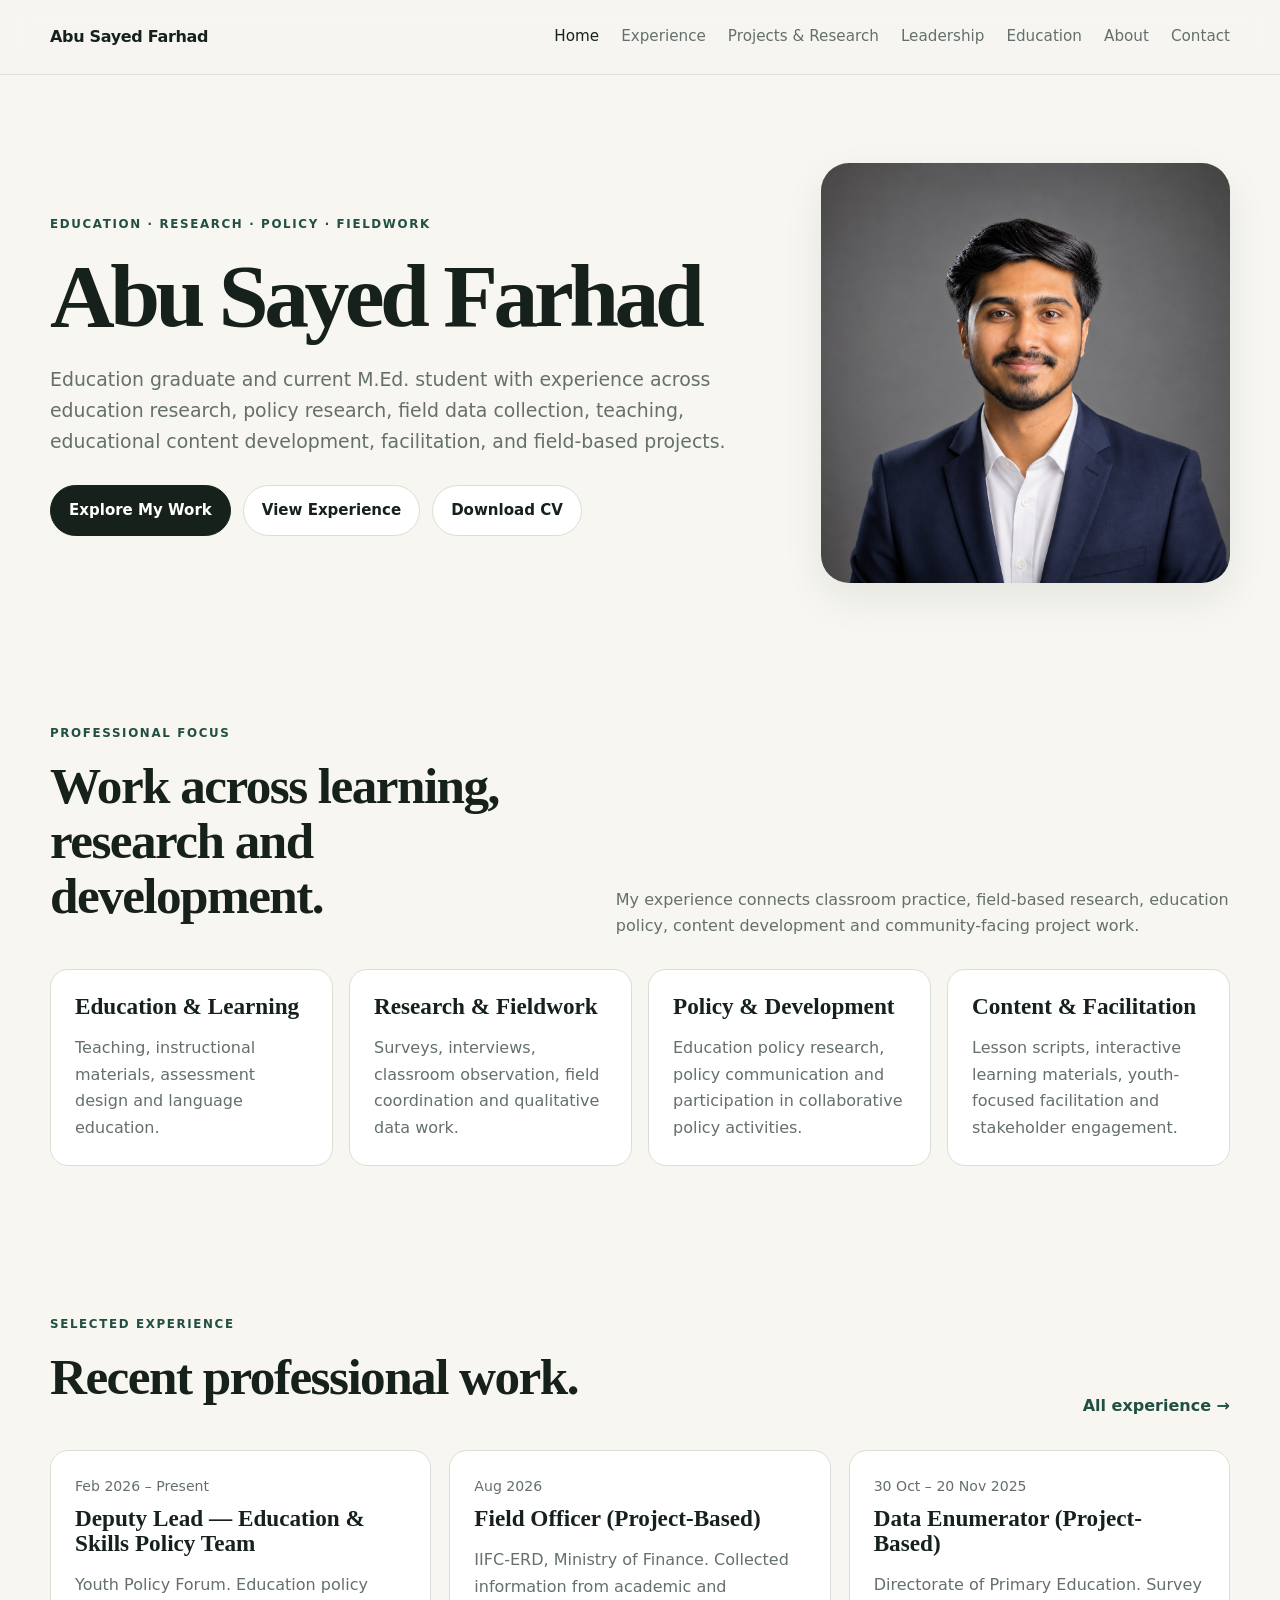
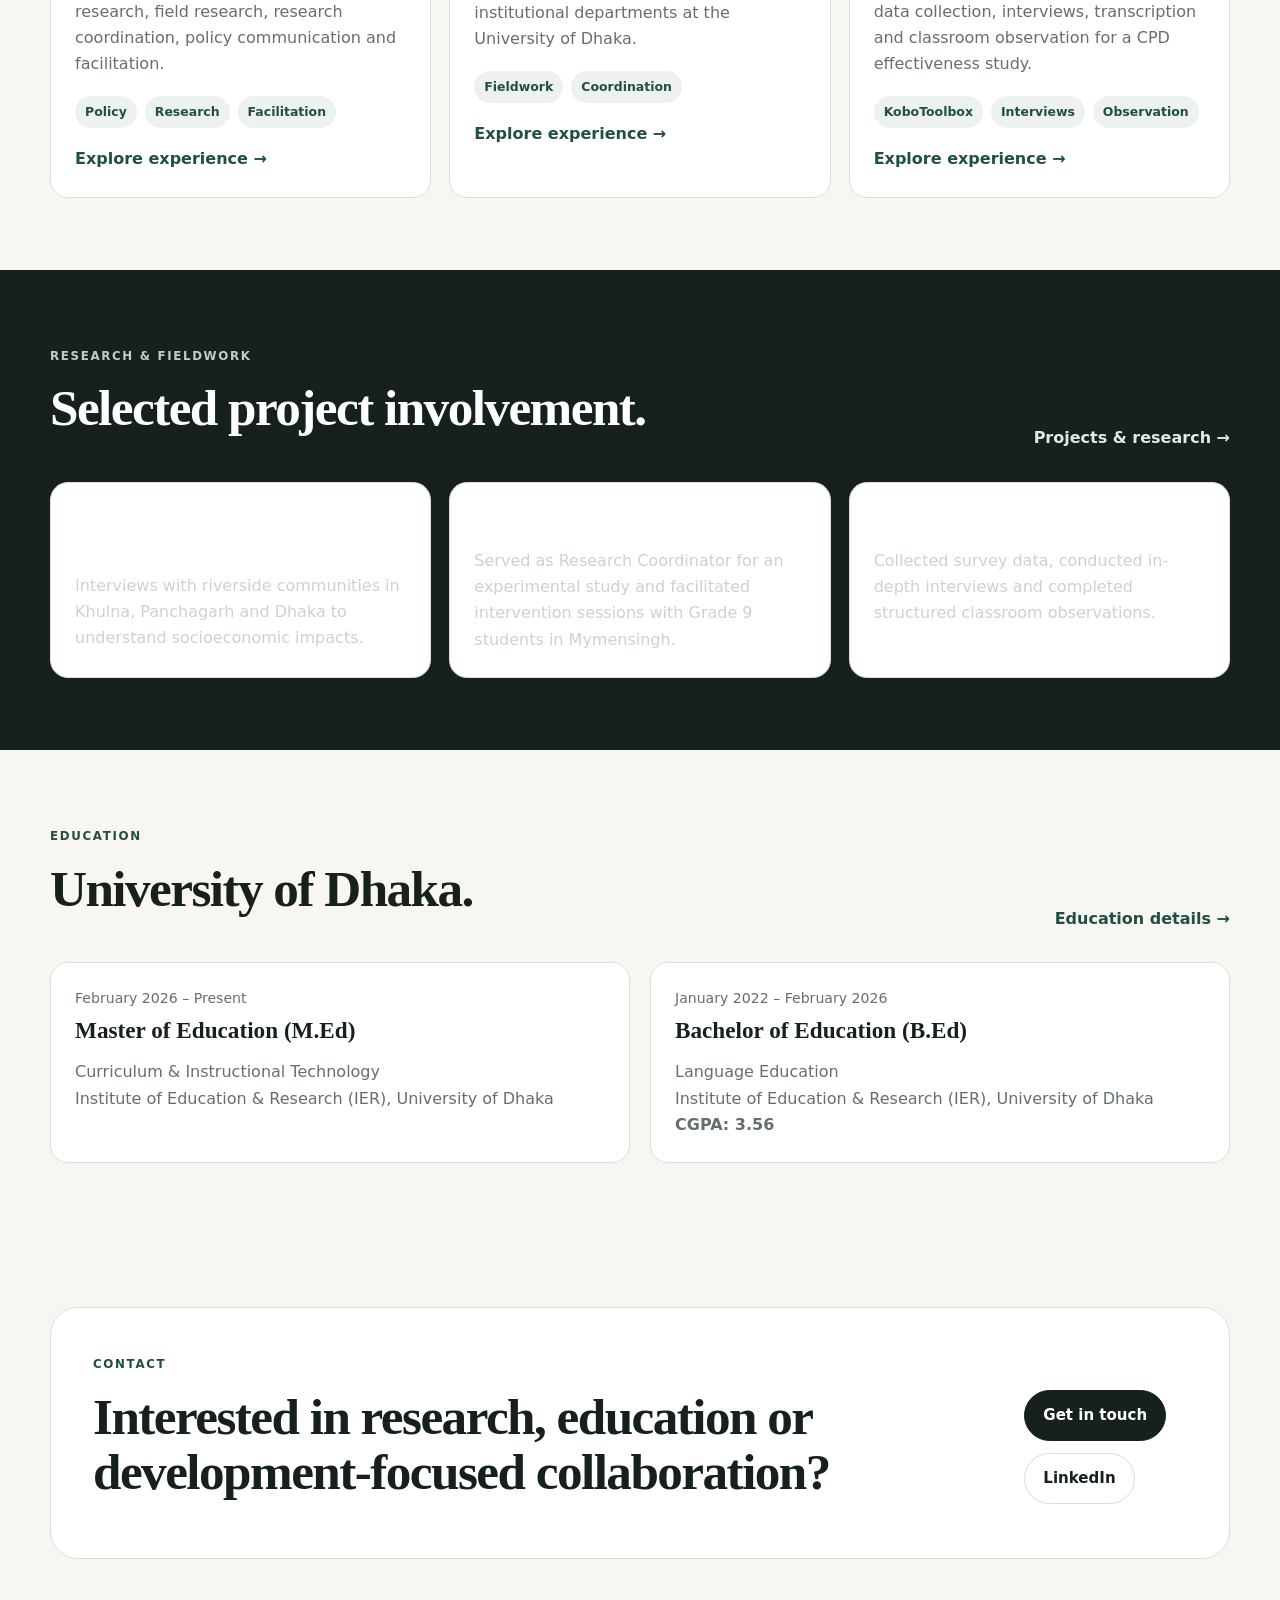
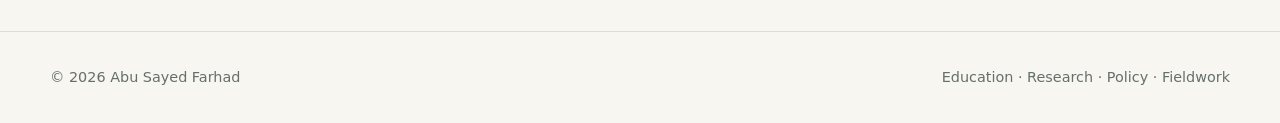
==== index.html @ 8fa34699 "Add files via upload" ====
<!doctype html>
<html lang="en">
<head>
<meta charset="utf-8">
<meta name="viewport" content="width=device-width, initial-scale=1">
<title>Abu Sayed Farhad | Education, Research, Policy & Fieldwork</title>
<meta name="description" content="Portfolio of Abu Sayed Farhad, an education graduate and M.Ed. student with experience in research, policy, fieldwork, teaching and educational content development.">
<meta property="og:title" content="Abu Sayed Farhad | Education, Research, Policy & Fieldwork">
<meta property="og:description" content="Portfolio of Abu Sayed Farhad, an education graduate and M.Ed. student with experience in research, policy, fieldwork, teaching and educational content development.">
<link rel="stylesheet" href="assets/css/style.css">
</head>
<body>

<header class="site-header">
  <div class="container nav-wrap">
    <a class="brand" href="index.html">Abu Sayed Farhad</a>
    <button class="nav-toggle" aria-label="Open navigation" aria-expanded="false">☰</button>
    <nav class="nav-links" aria-label="Primary navigation"><a class="active" href="index.html">Home</a><a class="" href="experience.html">Experience</a><a class="" href="projects.html">Projects & Research</a><a class="" href="leadership.html">Leadership</a><a class="" href="education.html">Education</a><a class="" href="about.html">About</a><a class="" href="contact.html">Contact</a></nav>
  </div>
</header>


<main>
<section class="hero">
  <div class="container hero-grid">
    <div>
      <span class="eyebrow">Education · Research · Policy · Fieldwork</span>
      <h1>Abu Sayed Farhad</h1>
      <p class="lede">Education graduate and current M.Ed. student with experience across education research, policy research, field data collection, teaching, educational content development, facilitation, and field-based projects.</p>
      <div class="actions">
        <a class="btn primary" href="projects.html">Explore My Work</a>
        <a class="btn ghost" href="experience.html">View Experience</a>
        <a class="btn ghost" href="assets/Abu-Sayed-Farhad-CV.pdf">Download CV</a>
      </div>
    </div>
    <div class="profile-frame">
      <!-- PHOTO PLACEHOLDER: replace with assets/images/profile/profile.jpg -->
      <img data-fallback src="assets/images/profile/profile.jpg" alt="Portrait of Abu Sayed Farhad">
      <div class="media-fallback" hidden>Add profile photo at<br><strong>assets/images/profile/profile.jpg</strong></div>
    </div>
  </div>
</section>

<section>
  <div class="container">
    <div class="section-head">
      <div><span class="eyebrow">Professional focus</span><h2>Work across learning, research and development.</h2></div>
      <p>My experience connects classroom practice, field-based research, education policy, content development and community-facing project work.</p>
    </div>
    <div class="grid-4">
      <article class="card"><h3>Education & Learning</h3><p>Teaching, instructional materials, assessment design and language education.</p></article>
      <article class="card"><h3>Research & Fieldwork</h3><p>Surveys, interviews, classroom observation, field coordination and qualitative data work.</p></article>
      <article class="card"><h3>Policy & Development</h3><p>Education policy research, policy communication and participation in collaborative policy activities.</p></article>
      <article class="card"><h3>Content & Facilitation</h3><p>Lesson scripts, interactive learning materials, youth-focused facilitation and stakeholder engagement.</p></article>
    </div>
  </div>
</section>

<section>
  <div class="container">
    <div class="section-head"><div><span class="eyebrow">Selected experience</span><h2>Recent professional work.</h2></div><a class="link-arrow" href="experience.html">All experience →</a></div>
    <div class="grid-3">
      <article class="card"><div class="meta">Feb 2026 – Present</div><h3>Deputy Lead — Education & Skills Policy Team</h3><p>Youth Policy Forum. Education policy research, field research, research coordination, policy communication and facilitation.</p><div class="tags"><span class="tag">Policy</span><span class="tag">Research</span><span class="tag">Facilitation</span></div><a class="link-arrow" href="experiences/youth-policy-forum.html">Explore experience →</a></article>
      <article class="card"><div class="meta">Aug 2026</div><h3>Field Officer (Project-Based)</h3><p>IIFC-ERD, Ministry of Finance. Collected information from academic and institutional departments at the University of Dhaka.</p><div class="tags"><span class="tag">Fieldwork</span><span class="tag">Coordination</span></div><a class="link-arrow" href="experiences/iifc-erd.html">Explore experience →</a></article>
      <article class="card"><div class="meta">30 Oct – 20 Nov 2025</div><h3>Data Enumerator (Project-Based)</h3><p>Directorate of Primary Education. Survey data collection, interviews, transcription and classroom observation for a CPD effectiveness study.</p><div class="tags"><span class="tag">KoboToolbox</span><span class="tag">Interviews</span><span class="tag">Observation</span></div><a class="link-arrow" href="experiences/dpe-cpd-study.html">Explore experience →</a></article>
    </div>
  </div>
</section>

<section class="band">
  <div class="container">
    <div class="section-head"><div><span class="eyebrow" style="color:#b9d0c8">Research & fieldwork</span><h2>Selected project involvement.</h2></div><a class="link-arrow" style="color:#d9ede6" href="projects.html">Projects & research →</a></div>
    <div class="grid-3">
      <article class="card"><h3>River Encroachment Field Research</h3><p>Interviews with riverside communities in Khulna, Panchagarh and Dhaka to understand socioeconomic impacts.</p></article>
      <article class="card"><h3>DEEP Challenge Fund Study</h3><p>Served as Research Coordinator for an experimental study and facilitated intervention sessions with Grade 9 students in Mymensingh.</p></article>
      <article class="card"><h3>CPD Effectiveness Study</h3><p>Collected survey data, conducted in-depth interviews and completed structured classroom observations.</p></article>
    </div>
  </div>
</section>

<section>
  <div class="container">
    <div class="section-head"><div><span class="eyebrow">Education</span><h2>University of Dhaka.</h2></div><a class="link-arrow" href="education.html">Education details →</a></div>
    <div class="grid-2">
      <article class="card"><div class="meta">February 2026 – Present</div><h3>Master of Education (M.Ed)</h3><p>Curriculum & Instructional Technology<br>Institute of Education & Research (IER), University of Dhaka</p></article>
      <article class="card"><div class="meta">January 2022 – February 2026</div><h3>Bachelor of Education (B.Ed)</h3><p>Language Education<br>Institute of Education & Research (IER), University of Dhaka<br><strong>CGPA: 3.56</strong></p></article>
    </div>
  </div>
</section>

<section>
  <div class="container">
    <div class="cta">
      <div><span class="eyebrow">Contact</span><h2>Interested in research, education or development-focused collaboration?</h2></div>
      <div class="actions"><a class="btn primary" href="contact.html">Get in touch</a><a class="btn ghost" href="https://www.linkedin.com/in/abu-sayed-farhad-m715">LinkedIn</a></div>
    </div>
  </div>
</section>
</main>


<footer class="footer">
  <div class="container footer-row">
    <span>© 2026 Abu Sayed Farhad</span>
    <span>Education · Research · Policy · Fieldwork</span>
  </div>
</footer>
<div class="lightbox" aria-hidden="true" role="dialog" aria-label="Image preview">
  <div class="lightbox-inner">
    <button class="lightbox-close" aria-label="Close image preview">×</button>
    <img src="" alt="">
    <div class="lightbox-caption"></div>
  </div>
</div>
<script src="assets/js/main.js"></script>

</body>
</html>
---- assets/css/style.css ----
:root{
  --bg:#f7f6f1;
  --surface:#ffffff;
  --ink:#17211b;
  --muted:#647069;
  --line:#d9ded9;
  --accent:#214f43;
  --accent-2:#8a6a3f;
  --soft:#eef2ef;
  --max:1180px;
  --radius:18px;
  --shadow:0 16px 40px rgba(23,33,27,.08);
}
*{box-sizing:border-box}
html{scroll-behavior:smooth}
body{
  margin:0;
  font-family:Inter, ui-sans-serif, system-ui, -apple-system, BlinkMacSystemFont, "Segoe UI", sans-serif;
  color:var(--ink);
  background:var(--bg);
  line-height:1.65;
}
img{max-width:100%;display:block}
a{color:inherit;text-decoration:none}
a:focus-visible,button:focus-visible{outline:3px solid #8db2a6;outline-offset:3px}
.container{width:min(var(--max),calc(100% - 40px));margin:auto}
.site-header{
  position:sticky;top:0;z-index:30;
  backdrop-filter:blur(14px);
  background:rgba(247,246,241,.9);
  border-bottom:1px solid rgba(217,222,217,.8);
}
.nav-wrap{display:flex;align-items:center;justify-content:space-between;min-height:74px}
.brand{font-weight:800;letter-spacing:-.02em}
.nav-links{display:flex;gap:22px;align-items:center}
.nav-links a{font-size:.95rem;color:var(--muted)}
.nav-links a:hover,.nav-links a.active{color:var(--ink)}
.nav-toggle{display:none;border:0;background:transparent;font-size:1.4rem;cursor:pointer}
.hero{padding:88px 0 64px}
.hero-grid{display:grid;grid-template-columns:1.4fr .8fr;gap:54px;align-items:center}
.eyebrow{display:inline-block;text-transform:uppercase;letter-spacing:.14em;font-size:.74rem;font-weight:800;color:var(--accent);margin-bottom:14px}
h1,h2,h3{font-family:Georgia, "Times New Roman", serif;line-height:1.08;margin:0 0 16px}
h1{font-size:clamp(3rem,7vw,6.4rem);letter-spacing:-.05em}
h2{font-size:clamp(2rem,4vw,3.5rem);letter-spacing:-.03em}
h3{font-size:1.45rem}
.lede{font-size:1.18rem;max-width:760px;color:var(--muted)}
.actions{display:flex;gap:12px;flex-wrap:wrap;margin-top:28px}
.btn{display:inline-flex;align-items:center;justify-content:center;padding:12px 18px;border-radius:999px;border:1px solid var(--ink);font-weight:700;font-size:.94rem}
.btn.primary{background:var(--ink);color:white}
.btn.ghost{border-color:var(--line);background:var(--surface)}
.profile-frame{
  min-height:420px;border-radius:28px;background:linear-gradient(135deg,var(--soft),#e6e1d6);
  overflow:hidden;position:relative;box-shadow:var(--shadow)
}
.profile-frame img{width:100%;height:100%;object-fit:cover;position:absolute;inset:0}
.media-fallback{
  position:absolute;inset:0;display:flex;align-items:center;justify-content:center;
  text-align:center;padding:32px;color:var(--muted);font-size:.92rem
}
section{padding:72px 0}
.section-head{display:flex;justify-content:space-between;gap:24px;align-items:end;margin-bottom:30px}
.section-head p{max-width:620px;color:var(--muted);margin:0}
.grid-4{display:grid;grid-template-columns:repeat(4,1fr);gap:16px}
.grid-3{display:grid;grid-template-columns:repeat(3,1fr);gap:18px}
.grid-2{display:grid;grid-template-columns:repeat(2,1fr);gap:20px}
.card{
  background:var(--surface);border:1px solid var(--line);border-radius:var(--radius);
  padding:24px;transition:.2s ease
}
.card:hover{transform:translateY(-2px);box-shadow:var(--shadow)}
.card p{color:var(--muted);margin-bottom:0}
.meta{font-size:.88rem;color:var(--muted);margin-bottom:8px}
.tags{display:flex;flex-wrap:wrap;gap:8px;margin-top:18px}
.tag{font-size:.78rem;padding:6px 10px;border-radius:999px;background:var(--soft);color:var(--accent);font-weight:700}
.link-arrow{display:inline-block;margin-top:18px;color:var(--accent);font-weight:800}
.band{background:var(--ink);color:white}
.band p{color:#cbd3ce}
.timeline{display:grid;gap:16px}
.timeline-item{display:grid;grid-template-columns:190px 1fr;gap:26px;padding:24px 0;border-top:1px solid var(--line)}
.timeline-item:first-child{border-top:0}
.timeline-item .date{font-weight:800;color:var(--accent)}
.page-hero{padding:72px 0 42px}
.page-hero h1{font-size:clamp(2.8rem,6vw,5.2rem)}
.kicker{color:var(--accent);font-weight:800}
.detail-layout{display:grid;grid-template-columns:260px 1fr;gap:46px}
.side-note{position:sticky;top:105px;align-self:start}
.side-note dl{margin:0}
.side-note dt{font-size:.75rem;text-transform:uppercase;letter-spacing:.1em;color:var(--muted);margin-top:18px}
.side-note dd{margin:4px 0 0;font-weight:700}
.rich-copy p,.rich-copy li{color:#39443f}
.rich-copy ul{padding-left:20px}
.gallery{display:grid;grid-template-columns:repeat(3,1fr);gap:16px;margin-top:26px}
.gallery figure{margin:0;background:var(--surface);border:1px solid var(--line);border-radius:16px;overflow:hidden}
.gallery-media{position:relative;aspect-ratio:4/3;background:var(--soft);cursor:zoom-in}
.gallery-media img{width:100%;height:100%;object-fit:cover}
.gallery figcaption{padding:12px 14px;color:var(--muted);font-size:.86rem}
.stat-strip{display:grid;grid-template-columns:repeat(3,1fr);gap:1px;background:var(--line);border:1px solid var(--line);border-radius:18px;overflow:hidden}
.stat{padding:22px;background:var(--surface)}
.stat strong{display:block;font-family:Georgia,serif;font-size:1.65rem}
.event-list{columns:2;column-gap:30px;padding-left:20px}
.footer{padding:34px 0;border-top:1px solid var(--line);color:var(--muted);font-size:.9rem}
.footer-row{display:flex;justify-content:space-between;gap:20px;flex-wrap:wrap}
.lightbox{
  position:fixed;inset:0;background:rgba(0,0,0,.88);z-index:80;
  display:none;align-items:center;justify-content:center;padding:24px
}
.lightbox.open{display:flex}
.lightbox-inner{max-width:1000px;width:100%;position:relative}
.lightbox img{max-height:78vh;margin:auto;border-radius:12px}
.lightbox-caption{color:white;text-align:center;margin-top:12px}
.lightbox-close{position:absolute;right:0;top:-44px;background:transparent;color:white;border:0;font-size:2rem;cursor:pointer}
.cta{
  background:var(--surface);border:1px solid var(--line);border-radius:28px;
  padding:42px;display:flex;justify-content:space-between;gap:28px;align-items:center
}
.skill-groups{display:grid;grid-template-columns:repeat(3,1fr);gap:18px}
.skill-group{background:var(--surface);border:1px solid var(--line);border-radius:16px;padding:22px}
.skill-group ul{margin:0;padding-left:18px;color:var(--muted)}
.contact-grid{display:grid;grid-template-columns:.9fr 1.1fr;gap:26px}
.contact-list{display:grid;gap:12px}
.contact-item{padding:18px;border:1px solid var(--line);border-radius:14px;background:var(--surface)}
.note{padding:14px 16px;border-left:3px solid var(--accent);background:var(--soft);color:var(--muted)}
hr.sep{border:0;border-top:1px solid var(--line);margin:42px 0}
@media (max-width:900px){
  .hero-grid,.detail-layout,.contact-grid{grid-template-columns:1fr}
  .profile-frame{min-height:360px}
  .side-note{position:static}
  .grid-4,.grid-3{grid-template-columns:repeat(2,1fr)}
  .gallery{grid-template-columns:repeat(2,1fr)}
  .skill-groups{grid-template-columns:1fr 1fr}
  .timeline-item{grid-template-columns:1fr;gap:8px}
}
@media (max-width:720px){
  .nav-toggle{display:block}
  .nav-links{
    display:none;position:absolute;top:74px;left:20px;right:20px;
    background:var(--surface);border:1px solid var(--line);border-radius:16px;padding:16px;
    flex-direction:column;align-items:stretch;box-shadow:var(--shadow)
  }
  .nav-links.open{display:flex}
  .hero{padding-top:54px}
  h1{font-size:clamp(2.8rem,14vw,4.6rem)}
  .grid-4,.grid-3,.grid-2,.gallery,.skill-groups,.stat-strip{grid-template-columns:1fr}
  .section-head,.cta{align-items:flex-start;flex-direction:column}
  .event-list{columns:1}
  section{padding:54px 0}
}

.media-fallback[hidden]{display:none !important}
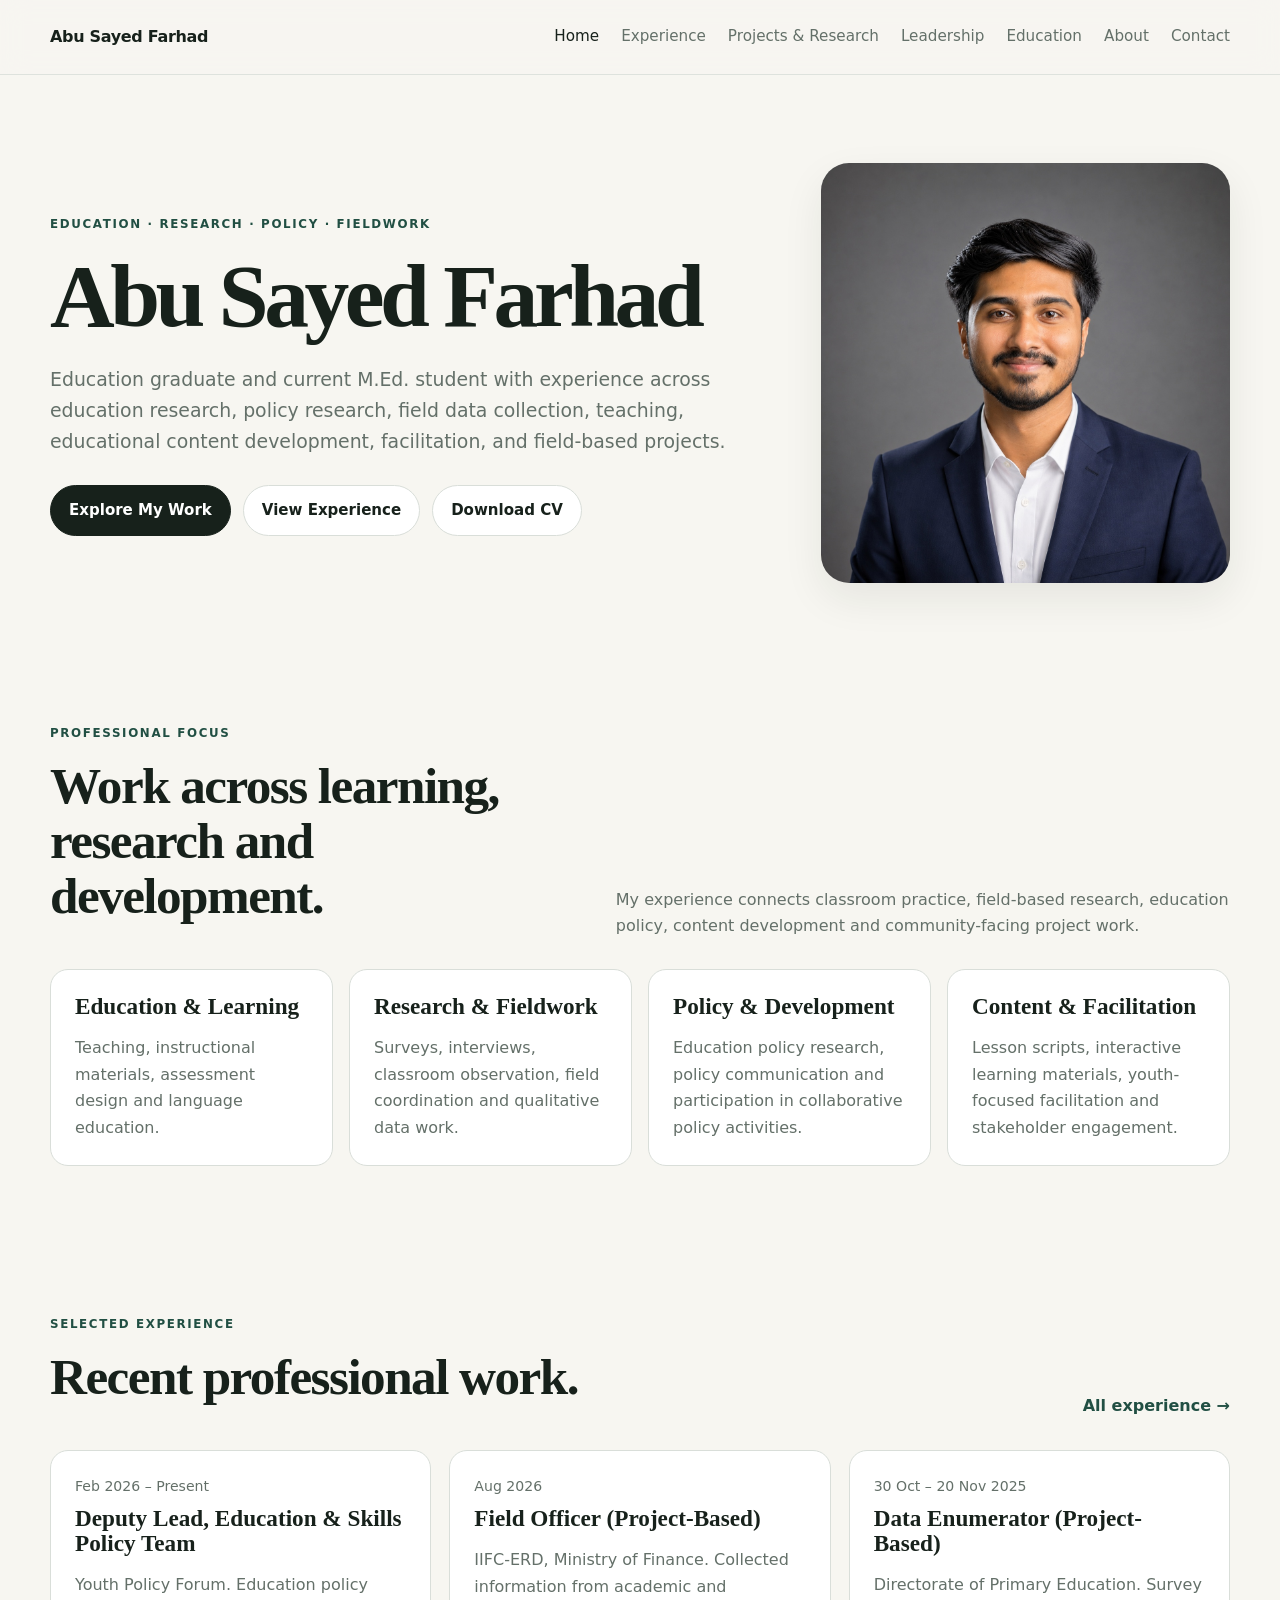
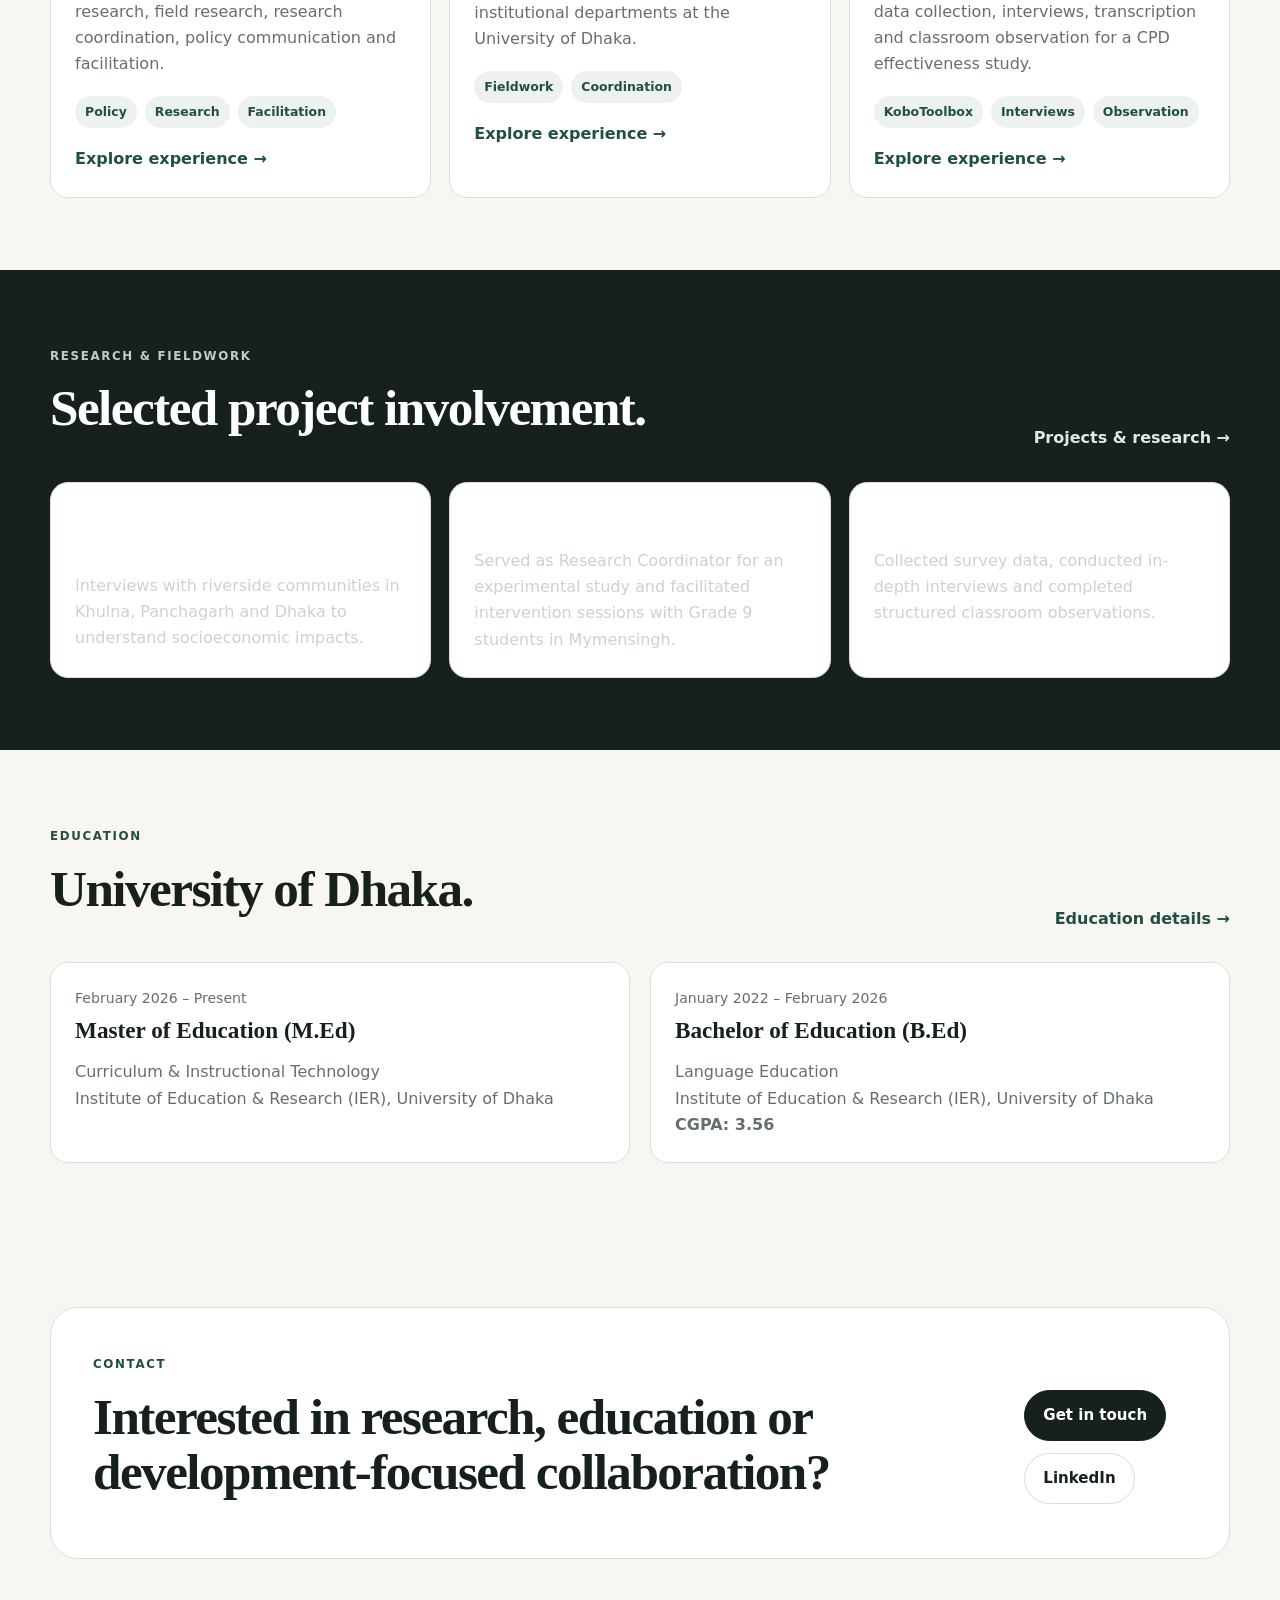
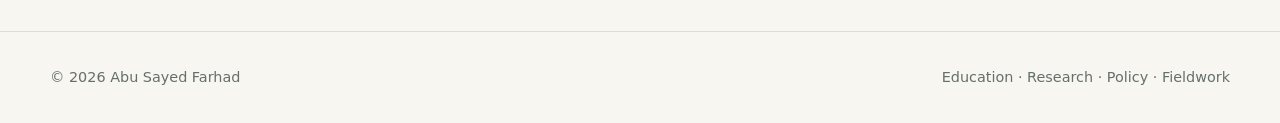
==== commit 66f370c3: "Update index.html" ====
--- a/index.html
+++ b/index.html
@@ -60,7 +60,7 @@
   <div class="container">
     <div class="section-head"><div><span class="eyebrow">Selected experience</span><h2>Recent professional work.</h2></div><a class="link-arrow" href="experience.html">All experience →</a></div>
     <div class="grid-3">
-      <article class="card"><div class="meta">Feb 2026 – Present</div><h3>Deputy Lead — Education & Skills Policy Team</h3><p>Youth Policy Forum. Education policy research, field research, research coordination, policy communication and facilitation.</p><div class="tags"><span class="tag">Policy</span><span class="tag">Research</span><span class="tag">Facilitation</span></div><a class="link-arrow" href="experiences/youth-policy-forum.html">Explore experience →</a></article>
+      <article class="card"><div class="meta">Feb 2026 – Present</div><h3>Deputy Lead, Education & Skills Policy Team</h3><p>Youth Policy Forum. Education policy research, field research, research coordination, policy communication and facilitation.</p><div class="tags"><span class="tag">Policy</span><span class="tag">Research</span><span class="tag">Facilitation</span></div><a class="link-arrow" href="experiences/youth-policy-forum.html">Explore experience →</a></article>
       <article class="card"><div class="meta">Aug 2026</div><h3>Field Officer (Project-Based)</h3><p>IIFC-ERD, Ministry of Finance. Collected information from academic and institutional departments at the University of Dhaka.</p><div class="tags"><span class="tag">Fieldwork</span><span class="tag">Coordination</span></div><a class="link-arrow" href="experiences/iifc-erd.html">Explore experience →</a></article>
       <article class="card"><div class="meta">30 Oct – 20 Nov 2025</div><h3>Data Enumerator (Project-Based)</h3><p>Directorate of Primary Education. Survey data collection, interviews, transcription and classroom observation for a CPD effectiveness study.</p><div class="tags"><span class="tag">KoboToolbox</span><span class="tag">Interviews</span><span class="tag">Observation</span></div><a class="link-arrow" href="experiences/dpe-cpd-study.html">Explore experience →</a></article>
     </div>
@@ -115,4 +115,4 @@
 <script src="assets/js/main.js"></script>
 
 </body>
-</html>+</html>
